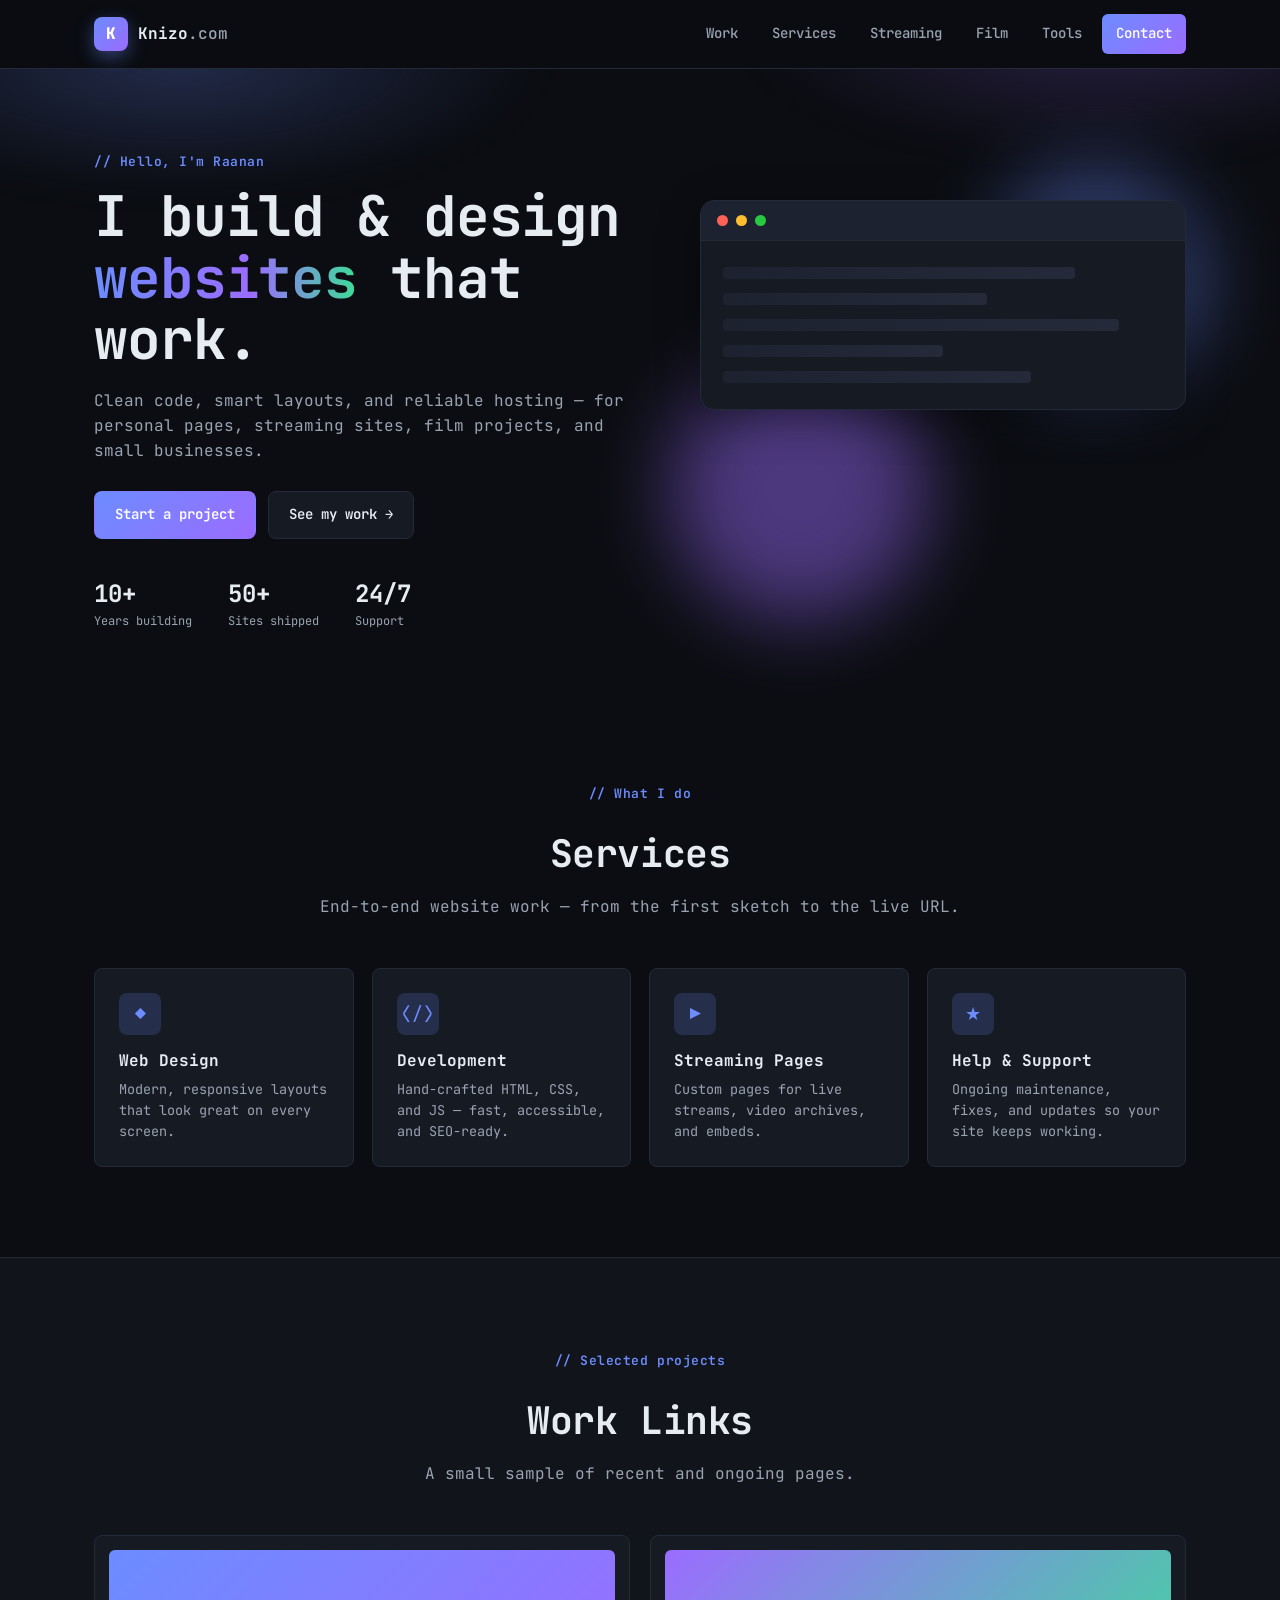
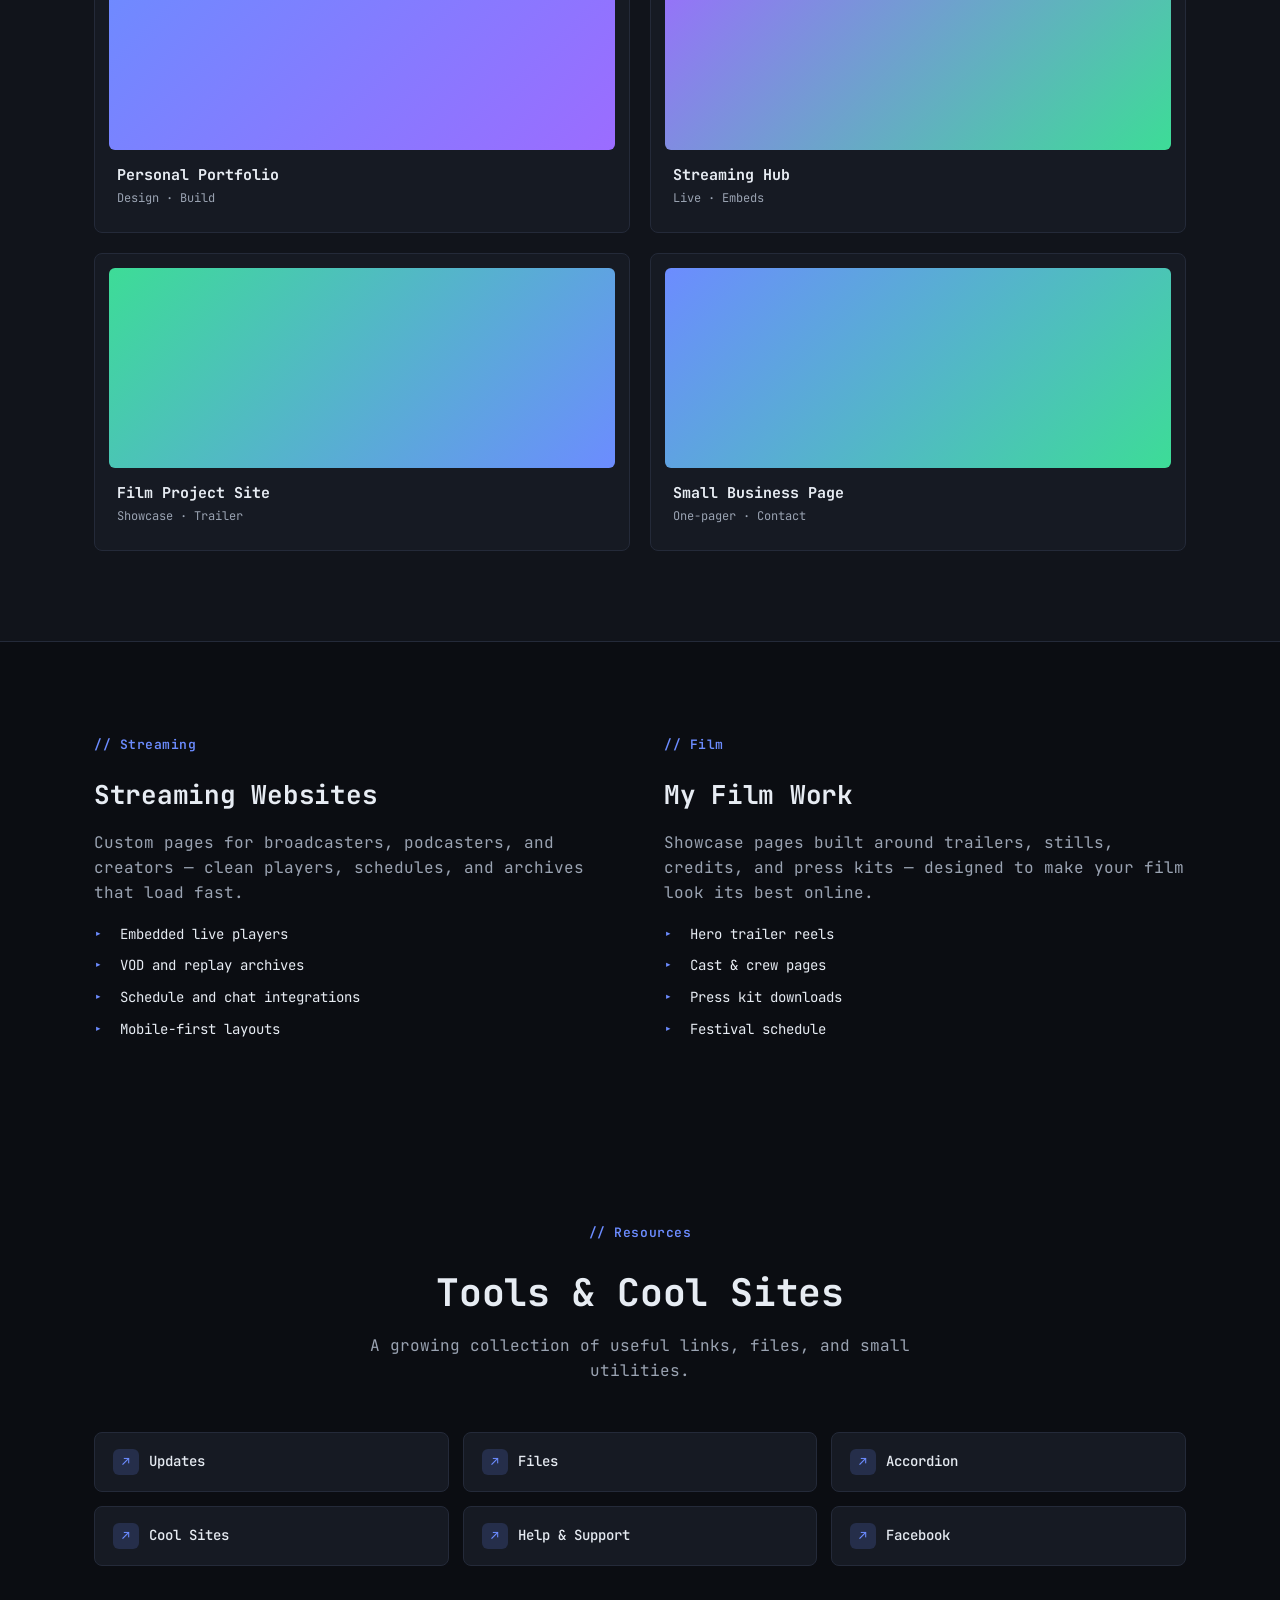
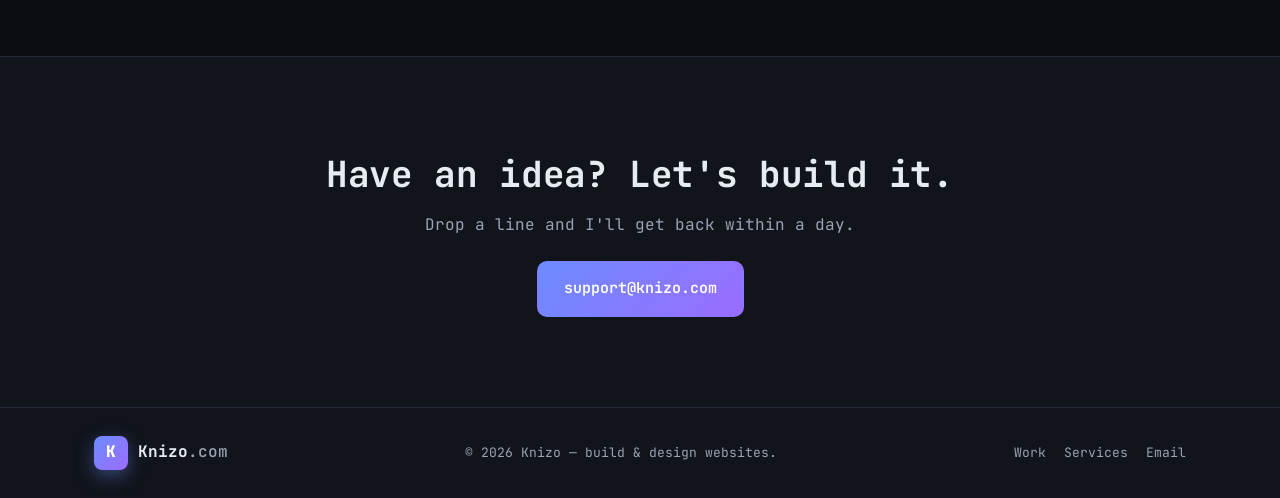
==== index.html @ e762fa5c "clean landing page" ====
<!doctype html>
<html lang="en">
<head>
<meta charset="utf-8">
<meta name="viewport" content="width=device-width,initial-scale=1">
<script async src="https://pagead2.googlesyndication.com/pagead/js/adsbygoogle.js?client=ca-pub-9523641784991088"
     crossorigin="anonymous"></script>
<title>Knizo — Build & Design Websites</title>
<meta name="description" content="Knizo builds and designs modern websites. Web design, development, streaming pages, and creative tools.">
<link href="https://fonts.googleapis.com/css2?family=JetBrains+Mono:wght@400;500;600;700;800&display=swap" rel="stylesheet">
<link rel="stylesheet" href="styles.css">
</head>
<body>

<header class="nav">
  <div class="container nav-inner">
    <a href="#top" class="brand">
      <span class="brand-mark">K</span>
      <span class="brand-text">Knizo<span class="brand-dot">.com</span></span>
    </a>
    <nav class="nav-links" aria-label="Primary">
      <a href="#work">Work</a>
      <a href="#services">Services</a>
      <a href="#streaming">Streaming</a>
      <a href="#film">Film</a>
      <a href="#tools">Tools</a>
      <a href="#contact" class="nav-cta">Contact</a>
    </nav>
    <button class="nav-toggle" aria-label="Open menu" aria-expanded="false">
      <span></span><span></span><span></span>
    </button>
  </div>
</header>

<main id="top">

  <section class="hero">
    <div class="container hero-grid">
      <div class="hero-copy">
        <span class="eyebrow">// Hello, I'm Raanan</span>
        <h1>I build &amp; design <span class="grad">websites</span> that work.</h1>
        <p class="lead">Clean code, smart layouts, and reliable hosting — for personal pages, streaming sites, film projects, and small businesses.</p>
        <div class="hero-cta">
          <a class="btn btn-primary" href="#contact">Start a project</a>
          <a class="btn btn-ghost" href="#work">See my work →</a>
        </div>
        <ul class="hero-stats">
          <li><strong>10+</strong><span>Years building</span></li>
          <li><strong>50+</strong><span>Sites shipped</span></li>
          <li><strong>24/7</strong><span>Support</span></li>
        </ul>
      </div>
      <div class="hero-visual" aria-hidden="true">
        <div class="window">
          <div class="window-bar"><span></span><span></span><span></span></div>
          <div class="window-body">
            <div class="code-line w-80"></div>
            <div class="code-line w-60"></div>
            <div class="code-line w-90"></div>
            <div class="code-line w-50"></div>
            <div class="code-line w-70"></div>
          </div>
        </div>
        <div class="blob blob-1"></div>
        <div class="blob blob-2"></div>
      </div>
    </div>
  </section>

  <section id="services" class="section">
    <div class="container">
      <div class="section-head">
        <span class="eyebrow">// What I do</span>
        <h2>Services</h2>
        <p>End-to-end website work — from the first sketch to the live URL.</p>
      </div>
      <div class="cards">
        <article class="card">
          <div class="card-icon">◆</div>
          <h3>Web Design</h3>
          <p>Modern, responsive layouts that look great on every screen.</p>
        </article>
        <article class="card">
          <div class="card-icon">⟨/⟩</div>
          <h3>Development</h3>
          <p>Hand-crafted HTML, CSS, and JS — fast, accessible, and SEO-ready.</p>
        </article>
        <article class="card">
          <div class="card-icon">▶</div>
          <h3>Streaming Pages</h3>
          <p>Custom pages for live streams, video archives, and embeds.</p>
        </article>
        <article class="card">
          <div class="card-icon">★</div>
          <h3>Help &amp; Support</h3>
          <p>Ongoing maintenance, fixes, and updates so your site keeps working.</p>
        </article>
      </div>
    </div>
  </section>

  <section id="work" class="section section-alt">
    <div class="container">
      <div class="section-head">
        <span class="eyebrow">// Selected projects</span>
        <h2>Work Links</h2>
        <p>A small sample of recent and ongoing pages.</p>
      </div>
      <div class="work-grid">
        <a class="work-item" href="#">
          <div class="work-thumb t1"></div>
          <h3>Personal Portfolio</h3>
          <span>Design · Build</span>
        </a>
        <a class="work-item" href="#">
          <div class="work-thumb t2"></div>
          <h3>Streaming Hub</h3>
          <span>Live · Embeds</span>
        </a>
        <a class="work-item" href="#">
          <div class="work-thumb t3"></div>
          <h3>Film Project Site</h3>
          <span>Showcase · Trailer</span>
        </a>
        <a class="work-item" href="#">
          <div class="work-thumb t4"></div>
          <h3>Small Business Page</h3>
          <span>One-pager · Contact</span>
        </a>
      </div>
    </div>
  </section>

  <section id="streaming" class="section split">
    <div class="container split-grid">
      <div>
        <span class="eyebrow">// Streaming</span>
        <h2>Streaming Websites</h2>
        <p>Custom pages for broadcasters, podcasters, and creators — clean players, schedules, and archives that load fast.</p>
        <ul class="ticks">
          <li>Embedded live players</li>
          <li>VOD and replay archives</li>
          <li>Schedule and chat integrations</li>
          <li>Mobile-first layouts</li>
        </ul>
      </div>
      <div id="film">
        <span class="eyebrow">// Film</span>
        <h2>My Film Work</h2>
        <p>Showcase pages built around trailers, stills, credits, and press kits — designed to make your film look its best online.</p>
        <ul class="ticks">
          <li>Hero trailer reels</li>
          <li>Cast &amp; crew pages</li>
          <li>Press kit downloads</li>
          <li>Festival schedule</li>
        </ul>
      </div>
    </div>
  </section>

  <section id="tools" class="section">
    <div class="container">
      <div class="section-head">
        <span class="eyebrow">// Resources</span>
        <h2>Tools &amp; Cool Sites</h2>
        <p>A growing collection of useful links, files, and small utilities.</p>
      </div>
      <div class="tools-grid">
        <a class="tool" href="#">
          <span class="icon">↗</span>Updates
        </a>
        <a class="tool" href="#">
          <span class="icon">↗</span>Files
        </a>
        <a class="tool" href="#">
          <span class="icon">↗</span>Accordion
        </a>
        <a class="tool" href="#">
          <span class="icon">↗</span>Cool Sites
        </a>
        <a class="tool" href="#">
          <span class="icon">↗</span>Help &amp; Support
        </a>
        <a class="tool" href="#">
          <span class="icon">↗</span>Facebook
        </a>
      </div>
    </div>
  </section>

  <section id="contact" class="cta">
    <div class="container cta-inner">
      <h2>Have an idea? Let's build it.</h2>
      <p>Drop a line and I'll get back within a day.</p>
      <a class="btn btn-primary btn-lg" href="mailto:support@knizo.com">support@knizo.com</a>
    </div>
  </section>

</main>

<footer class="footer">
  <div class="container footer-inner">
    <div class="brand">
      <span class="brand-mark">K</span>
      <span class="brand-text">Knizo<span class="brand-dot">.com</span></span>
    </div>
    <p class="muted">© <span id="year"></span> Knizo — build &amp; design websites.</p>
    <div class="foot-links">
      <a href="#work">Work</a>
      <a href="#services">Services</a>
      <a href="mailto:support@knizo.com">Email</a>
    </div>
  </div>
</footer>

<script>
  document.getElementById('year').textContent = new Date().getFullYear();
  const toggle = document.querySelector('.nav-toggle');
  const links  = document.querySelector('.nav-links');
  toggle.addEventListener('click', () => {
    const open = links.classList.toggle('open');
    toggle.setAttribute('aria-expanded', open);
  });
  links.querySelectorAll('a').forEach(a =>
    a.addEventListener('click', () => links.classList.remove('open'))
  );
</script>

</body>
</html>
---- styles.css ----
/* ========== THEME ========== */
:root{
  --bg:#0b0d12; --bg-2:#11141b; --surface:#161a23; --surface-2:#1c2230;
  --line:#242a39; --text:#e7ecf3; --muted:#9aa3b2;
  --brand:#6c8cff; --brand-2:#9b6cff; --accent:#3ddc97;
  --radius:8px; --radius-lg:14px;
  --shadow:0 10px 40px rgba(0,0,0,.35);
  --container:1140px;
  --mono:'JetBrains Mono','Fira Code','Cascadia Code','Consolas','Menlo',monospace;
}

/* ========== RESET ========== */
*{box-sizing:border-box}
html,body{margin:0;padding:0}
html{scroll-behavior:smooth}
body{
  font-family:var(--mono);
  background:var(--bg);
  color:var(--text);
  line-height:1.55;
  -webkit-font-smoothing:antialiased;
  font-feature-settings:"liga" 0;
}
a{color:inherit;text-decoration:none}
img{max-width:100%;display:block}
.container{max-width:var(--container);margin:0 auto;padding:0 24px}

/* ========== NAV ========== */
.nav{
  position:sticky;top:0;z-index:50;
  backdrop-filter:saturate(140%) blur(10px);
  background:color-mix(in oklab, var(--bg) 85%, transparent);
  border-bottom:1px solid var(--line);
}
.nav-inner{display:flex;align-items:center;justify-content:space-between;height:68px}
.brand{display:flex;align-items:center;gap:10px;font-weight:700}
.brand-mark{
  width:34px;height:34px;border-radius:8px;
  display:grid;place-items:center;color:#fff;font-weight:800;
  background:linear-gradient(135deg,var(--brand),var(--brand-2));
  box-shadow:0 6px 18px color-mix(in oklab, var(--brand) 40%, transparent);
}
.brand-dot{color:var(--muted);font-weight:500}
.nav-links{display:flex;align-items:center;gap:6px}
.nav-links a{
  padding:9px 14px;border-radius:6px;color:var(--muted);
  font-size:14px;font-weight:500;transition:color .2s,background .2s;
}
.nav-links a:hover{color:var(--text);background:var(--surface)}
.nav-cta{background:linear-gradient(135deg,var(--brand),var(--brand-2));color:#fff !important}
.nav-cta:hover{filter:brightness(1.07)}
.nav-toggle{display:none;background:transparent;border:0;cursor:pointer;padding:8px;gap:5px;flex-direction:column}
.nav-toggle span{width:22px;height:2px;background:var(--text);display:block;border-radius:2px}

/* ========== BUTTONS ========== */
.btn{
  display:inline-flex;align-items:center;justify-content:center;
  padding:12px 20px;border-radius:8px;font-weight:600;font-size:14px;
  font-family:var(--mono);
  transition:transform .12s,filter .2s,background .2s;
  border:1px solid transparent;cursor:pointer;
}
.btn:hover{transform:translateY(-1px)}
.btn-primary{background:linear-gradient(135deg,var(--brand),var(--brand-2));color:#fff}
.btn-primary:hover{filter:brightness(1.08)}
.btn-ghost{background:var(--surface);border-color:var(--line);color:var(--text)}
.btn-ghost:hover{background:var(--surface-2)}
.btn-lg{padding:15px 26px;font-size:15px;border-radius:10px}

/* ========== HERO ========== */
.hero{padding:80px 0 60px;position:relative;overflow:hidden}
.hero::before{
  content:"";position:absolute;inset:-20% -10% auto -10%;height:60%;
  background:
    radial-gradient(40% 60% at 20% 30%, color-mix(in oklab, var(--brand) 25%, transparent), transparent 60%),
    radial-gradient(40% 60% at 80% 20%, color-mix(in oklab, var(--brand-2) 22%, transparent), transparent 60%);
  filter:blur(20px);z-index:0;
}
.hero-grid{position:relative;z-index:1;display:grid;grid-template-columns:1.15fr 1fr;gap:48px;align-items:center}
.eyebrow{display:inline-block;font-size:13px;letter-spacing:.04em;color:var(--brand);font-weight:600;margin-bottom:14px}
h1{font-family:var(--mono);font-size:clamp(32px,4.8vw,56px);line-height:1.1;margin:0 0 18px;letter-spacing:-.02em;font-weight:700}
h2{font-family:var(--mono);margin:6px 0 12px;letter-spacing:-.01em}
.grad{
  background:linear-gradient(90deg,var(--brand),var(--brand-2) 60%,var(--accent));
  -webkit-background-clip:text;background-clip:text;color:transparent;
}
.lead{color:var(--muted);font-size:16px;max-width:560px;margin:0 0 28px}
.hero-cta{display:flex;gap:12px;flex-wrap:wrap;margin-bottom:36px}
.hero-stats{list-style:none;display:flex;gap:36px;padding:0;margin:0}
.hero-stats li{display:flex;flex-direction:column}
.hero-stats strong{font-size:24px;color:var(--text)}
.hero-stats span{color:var(--muted);font-size:12px}

/* Hero visual */
.hero-visual{position:relative;height:380px}
.window{
  position:relative;z-index:2;background:var(--surface);
  border:1px solid var(--line);border-radius:var(--radius-lg);
  box-shadow:var(--shadow);overflow:hidden;
}
.window-bar{display:flex;gap:8px;padding:14px 16px;background:var(--surface-2);border-bottom:1px solid var(--line)}
.window-bar span{width:11px;height:11px;border-radius:50%;background:var(--line)}
.window-bar span:nth-child(1){background:#ff6058}
.window-bar span:nth-child(2){background:#ffbe2f}
.window-bar span:nth-child(3){background:#28c840}
.window-body{padding:26px 22px;display:grid;gap:14px}
.code-line{height:12px;border-radius:4px;background:linear-gradient(90deg,var(--surface-2),var(--line))}
.w-50{width:50%}.w-60{width:60%}.w-70{width:70%}.w-80{width:80%}.w-90{width:90%}
.blob{position:absolute;border-radius:50%;filter:blur(40px);opacity:.45;z-index:1}
.blob-1{width:220px;height:220px;background:var(--brand);top:-30px;right:-20px}
.blob-2{width:260px;height:260px;background:var(--brand-2);bottom:-40px;left:-30px}

/* ========== SECTIONS ========== */
.section{padding:90px 0}
.section-alt{background:var(--bg-2);border-top:1px solid var(--line);border-bottom:1px solid var(--line)}
.section-head{max-width:640px;margin:0 auto 48px;text-align:center}
.section-head h2{font-size:clamp(26px,3.2vw,38px)}
.section-head p{color:var(--muted);margin:0}
.muted{color:var(--muted);font-size:13px;margin:0}

/* Cards */
.cards{display:grid;grid-template-columns:repeat(4,1fr);gap:18px}
.card{
  background:var(--surface);border:1px solid var(--line);
  border-radius:var(--radius);padding:24px;
  transition:transform .2s,border-color .2s,background .2s;
}
.card:hover{transform:translateY(-3px);border-color:var(--brand);background:var(--surface-2)}
.card-icon{
  width:42px;height:42px;border-radius:8px;display:grid;place-items:center;
  background:color-mix(in oklab, var(--brand) 18%, transparent);
  color:var(--brand);font-size:18px;margin-bottom:14px;
}
.card h3{margin:0 0 6px;font-size:16px}
.card p{color:var(--muted);margin:0;font-size:13.5px}

/* Work */
.work-grid{display:grid;grid-template-columns:repeat(2,1fr);gap:20px}
.work-item{
  background:var(--surface);border:1px solid var(--line);
  border-radius:var(--radius);padding:14px;display:block;
  transition:transform .2s,border-color .2s;
}
.work-item:hover{transform:translateY(-3px);border-color:var(--brand)}
.work-thumb{height:200px;border-radius:6px;margin-bottom:14px;background:var(--surface-2)}
.work-thumb.t1{background:linear-gradient(135deg,var(--brand),var(--brand-2))}
.work-thumb.t2{background:linear-gradient(135deg,var(--brand-2),var(--accent))}
.work-thumb.t3{background:linear-gradient(135deg,var(--accent),var(--brand))}
.work-thumb.t4{background:linear-gradient(135deg,var(--brand),var(--accent))}
.work-item h3{margin:6px 8px 2px;font-size:15px}
.work-item span{color:var(--muted);font-size:12px;margin:0 8px 10px;display:block}

/* Split */
.split-grid{display:grid;grid-template-columns:1fr 1fr;gap:48px}
.split h2{font-size:26px}
.split p{color:var(--muted)}
.ticks{list-style:none;padding:0;margin:18px 0 0;display:grid;gap:10px}
.ticks li{position:relative;padding-left:26px;font-size:14px}
.ticks li::before{content:"▸";position:absolute;left:0;top:0;color:var(--brand);font-weight:700}

/* Tools */
.tools-grid{display:grid;grid-template-columns:repeat(3,1fr);gap:14px}
.tool{
  background:var(--surface);border:1px solid var(--line);
  padding:16px 18px;border-radius:var(--radius);
  display:flex;align-items:center;gap:10px;font-weight:500;font-size:14px;
  transition:transform .2s,border-color .2s,background .2s;
}
.tool:hover{transform:translateY(-2px);border-color:var(--brand);background:var(--surface-2)}
.tool .icon{
  width:26px;height:26px;border-radius:6px;display:grid;place-items:center;
  background:color-mix(in oklab, var(--brand) 18%, transparent);
  color:var(--brand);font-size:13px;
}

/* CTA */
.cta{padding:90px 0;background:var(--bg-2);text-align:center;border-top:1px solid var(--line)}
.cta h2{font-size:clamp(26px,3.2vw,36px);margin:0 0 10px}
.cta p{color:var(--muted);margin:0 0 24px}

/* Footer */
.footer{border-top:1px solid var(--line);background:var(--bg-2);padding:28px 0}
.footer-inner{display:flex;align-items:center;justify-content:space-between;gap:18px;flex-wrap:wrap}
.foot-links{display:flex;gap:18px}
.foot-links a{color:var(--muted);font-size:13px}
.foot-links a:hover{color:var(--text)}

/* ========== RESPONSIVE ========== */
@media (max-width: 900px){
  .hero-grid{grid-template-columns:1fr;gap:32px}
  .hero-visual{height:280px}
  .cards{grid-template-columns:repeat(2,1fr)}
  .split-grid{grid-template-columns:1fr;gap:36px}
  .tools-grid{grid-template-columns:repeat(2,1fr)}
  .work-grid{grid-template-columns:1fr}
  .nav-links{
    position:absolute;top:68px;left:0;right:0;
    background:var(--bg-2);border-bottom:1px solid var(--line);
    flex-direction:column;align-items:stretch;padding:14px;gap:4px;
    display:none;
  }
  .nav-links.open{display:flex}
  .nav-links a{padding:12px 14px}
  .nav-toggle{display:flex}
}
@media (max-width: 520px){
  .cards{grid-template-columns:1fr}
  .tools-grid{grid-template-columns:1fr}
  .hero-stats{gap:22px}
}
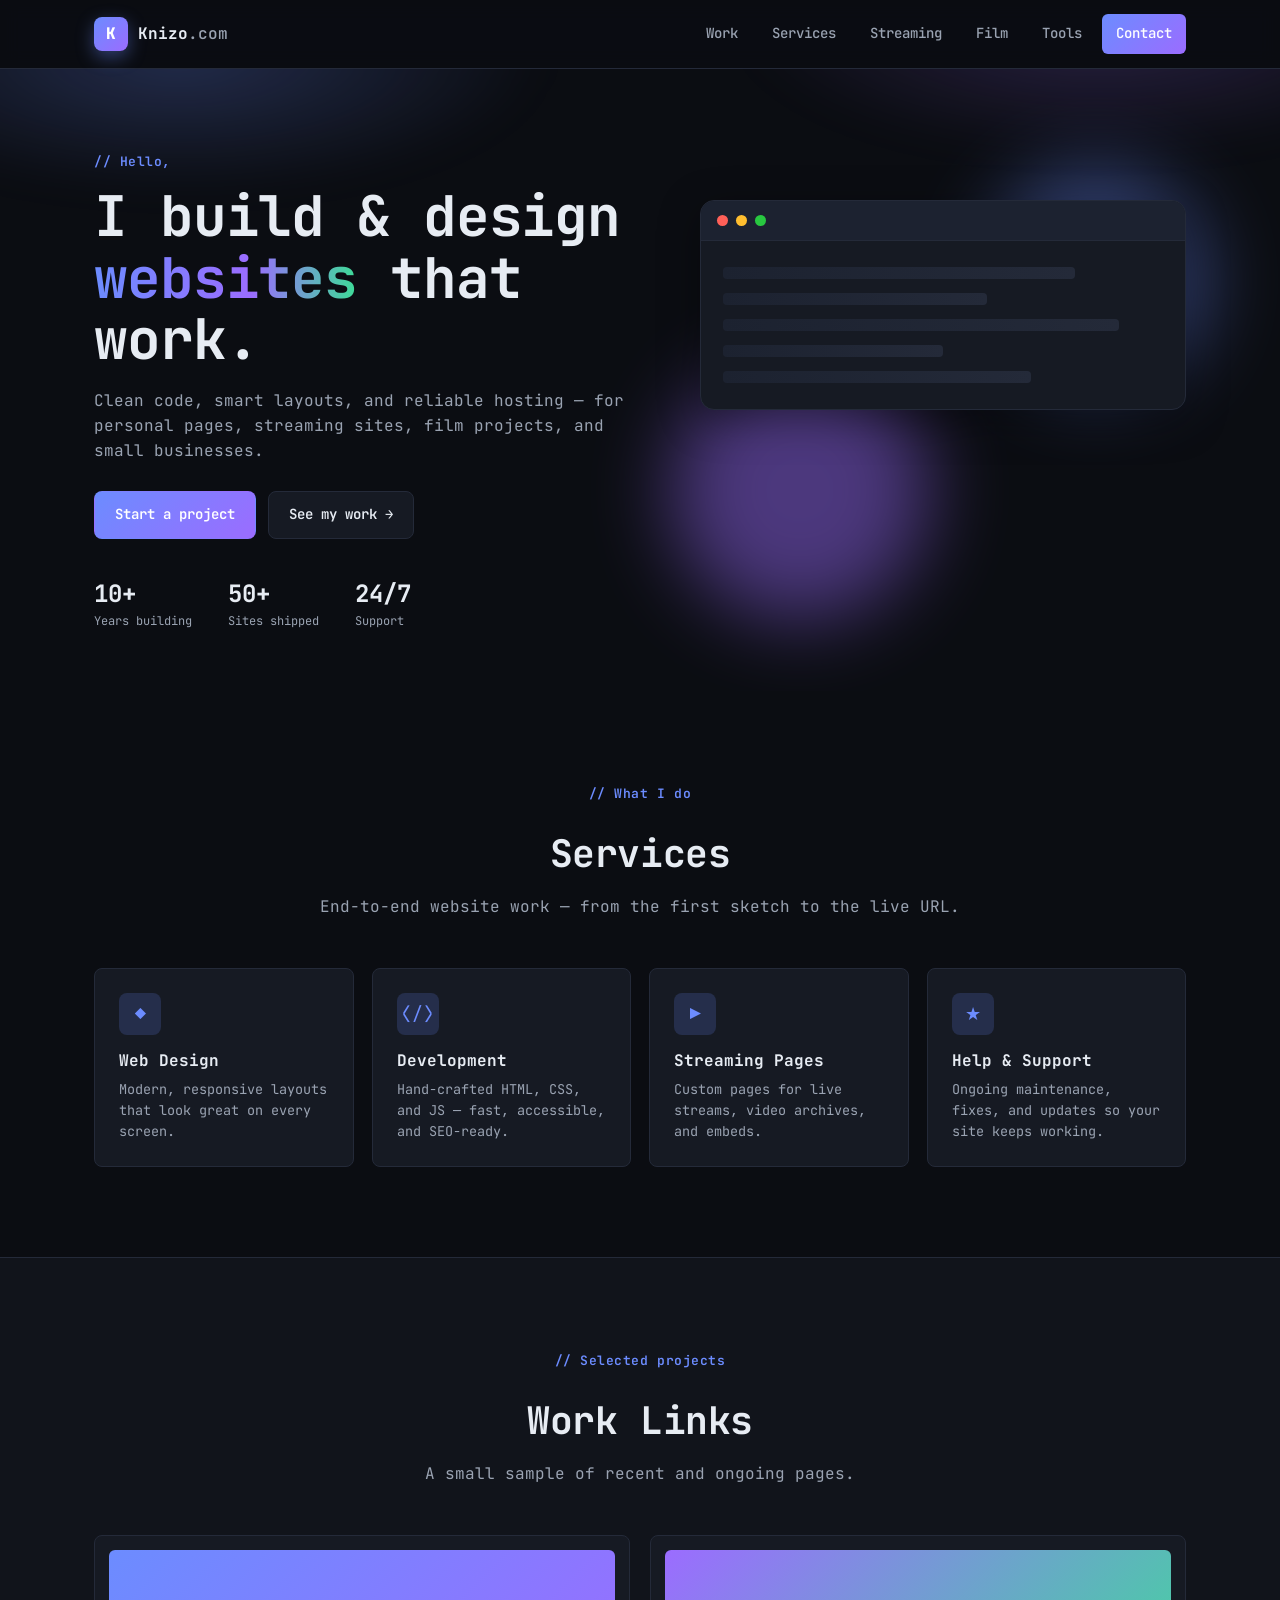
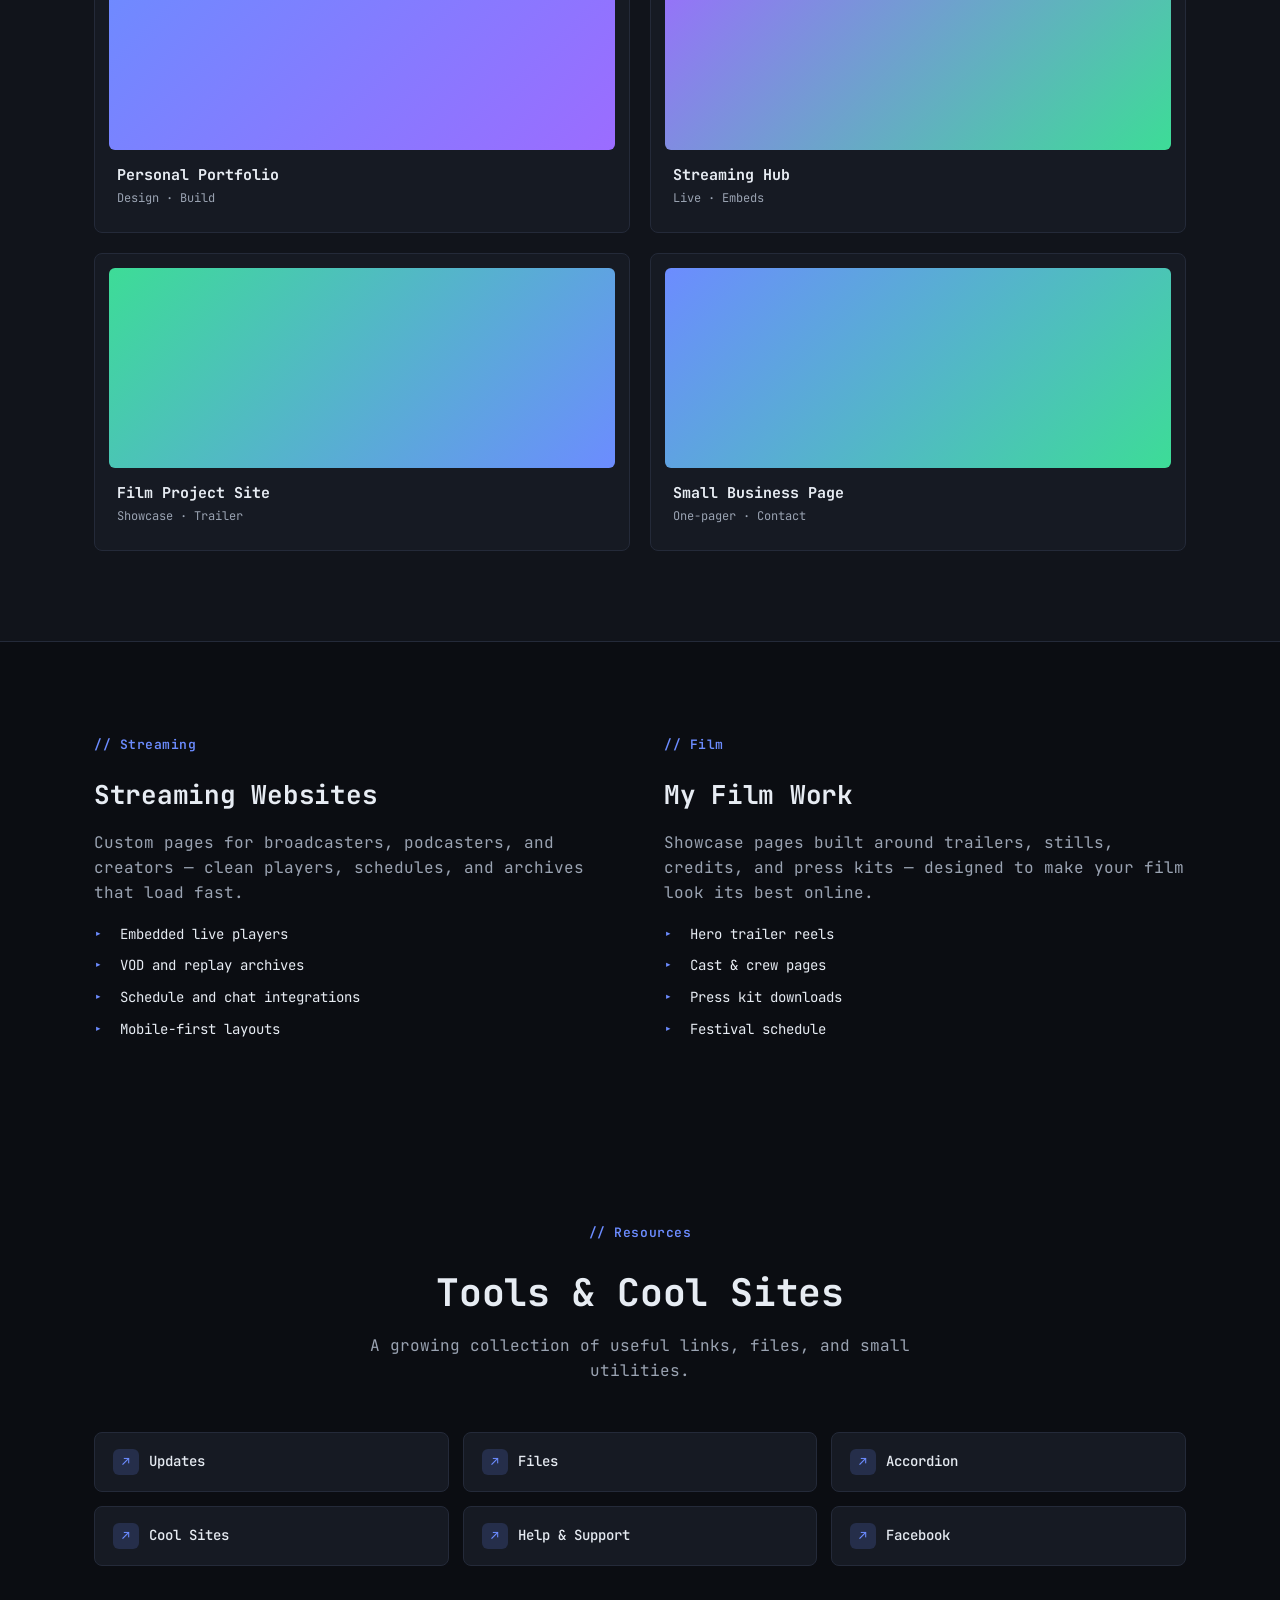
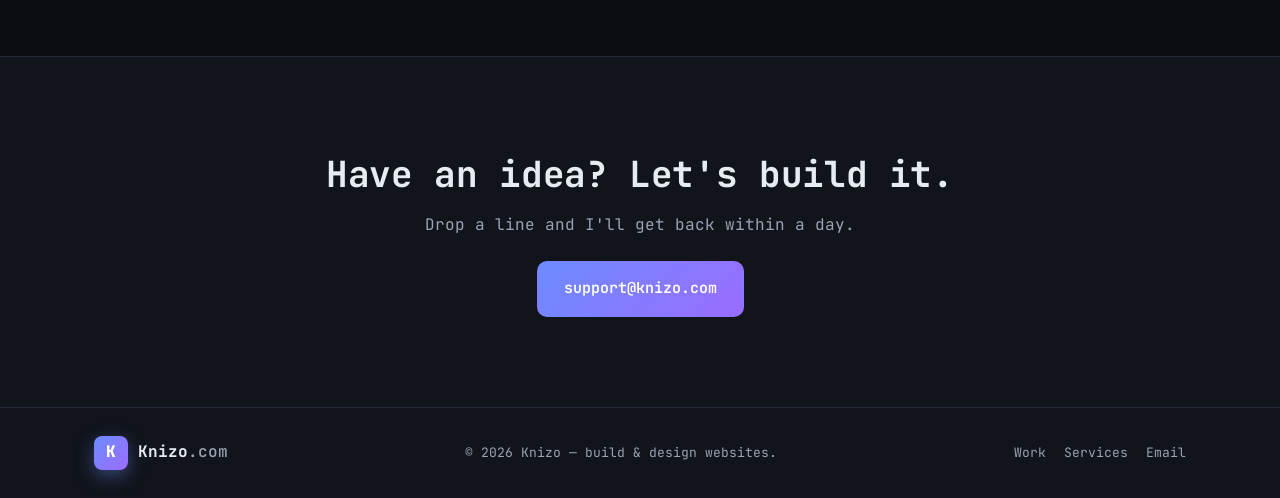
==== commit b5da649f: "Update greeting in hero section of index.html" ====
--- a/index.html
+++ b/index.html
@@ -3,8 +3,7 @@
 <head>
 <meta charset="utf-8">
 <meta name="viewport" content="width=device-width,initial-scale=1">
-<script async src="https://pagead2.googlesyndication.com/pagead/js/adsbygoogle.js?client=ca-pub-9523641784991088"
-     crossorigin="anonymous"></script>
+<meta name="google-site-verification" content="iFT4utIZtGfs_uKzbRMQawxT_egl8TDJ-RqPorKg6CY" />
 <title>Knizo — Build & Design Websites</title>
 <meta name="description" content="Knizo builds and designs modern websites. Web design, development, streaming pages, and creative tools.">
 <link href="https://fonts.googleapis.com/css2?family=JetBrains+Mono:wght@400;500;600;700;800&display=swap" rel="stylesheet">
@@ -31,13 +30,27 @@
     </button>
   </div>
 </header>
+  <!--knziocom-adup start-->
+
+  <script async src="https://pagead2.googlesyndication.com/pagead/js/adsbygoogle.js?client=ca-pub-9523641784991088"
+     crossorigin="anonymous"></script>
+<ins class="adsbygoogle"
+     style="display:block"
+     data-ad-format="fluid"
+     data-ad-layout-key="-7c+ex-1e-2m+a8"
+     data-ad-client="ca-pub-9523641784991088"
+     data-ad-slot="3125107389"></ins>
+<script>
+     (adsbygoogle = window.adsbygoogle || []).push({});
+</script>
+    <!--knziocom-adup end-->
 
 <main id="top">
 
   <section class="hero">
     <div class="container hero-grid">
       <div class="hero-copy">
-        <span class="eyebrow">// Hello, I'm Raanan</span>
+        <span class="eyebrow">// Hello, </span>
         <h1>I build &amp; design <span class="grad">websites</span> that work.</h1>
         <p class="lead">Clean code, smart layouts, and reliable hosting — for personal pages, streaming sites, film projects, and small businesses.</p>
         <div class="hero-cta">
@@ -226,5 +239,20 @@
   );
 </script>
 
+<!-- google-ads-start -->
+<script async src="https://pagead2.googlesyndication.com/pagead/js/adsbygoogle.js?client=ca-pub-9523641784991088"
+     crossorigin="anonymous"></script>
+<!-- knizo-main_bottom -->
+<ins class="adsbygoogle"
+     style="display:block"
+     data-ad-client="ca-pub-9523641784991088"
+     data-ad-slot="6888654234"
+     data-ad-format="auto"
+     data-full-width-responsive="true"></ins>
+<script>
+     (adsbygoogle = window.adsbygoogle || []).push({});
+</script>
+<!-- google-ads-end -->
+  
 </body>
 </html>
